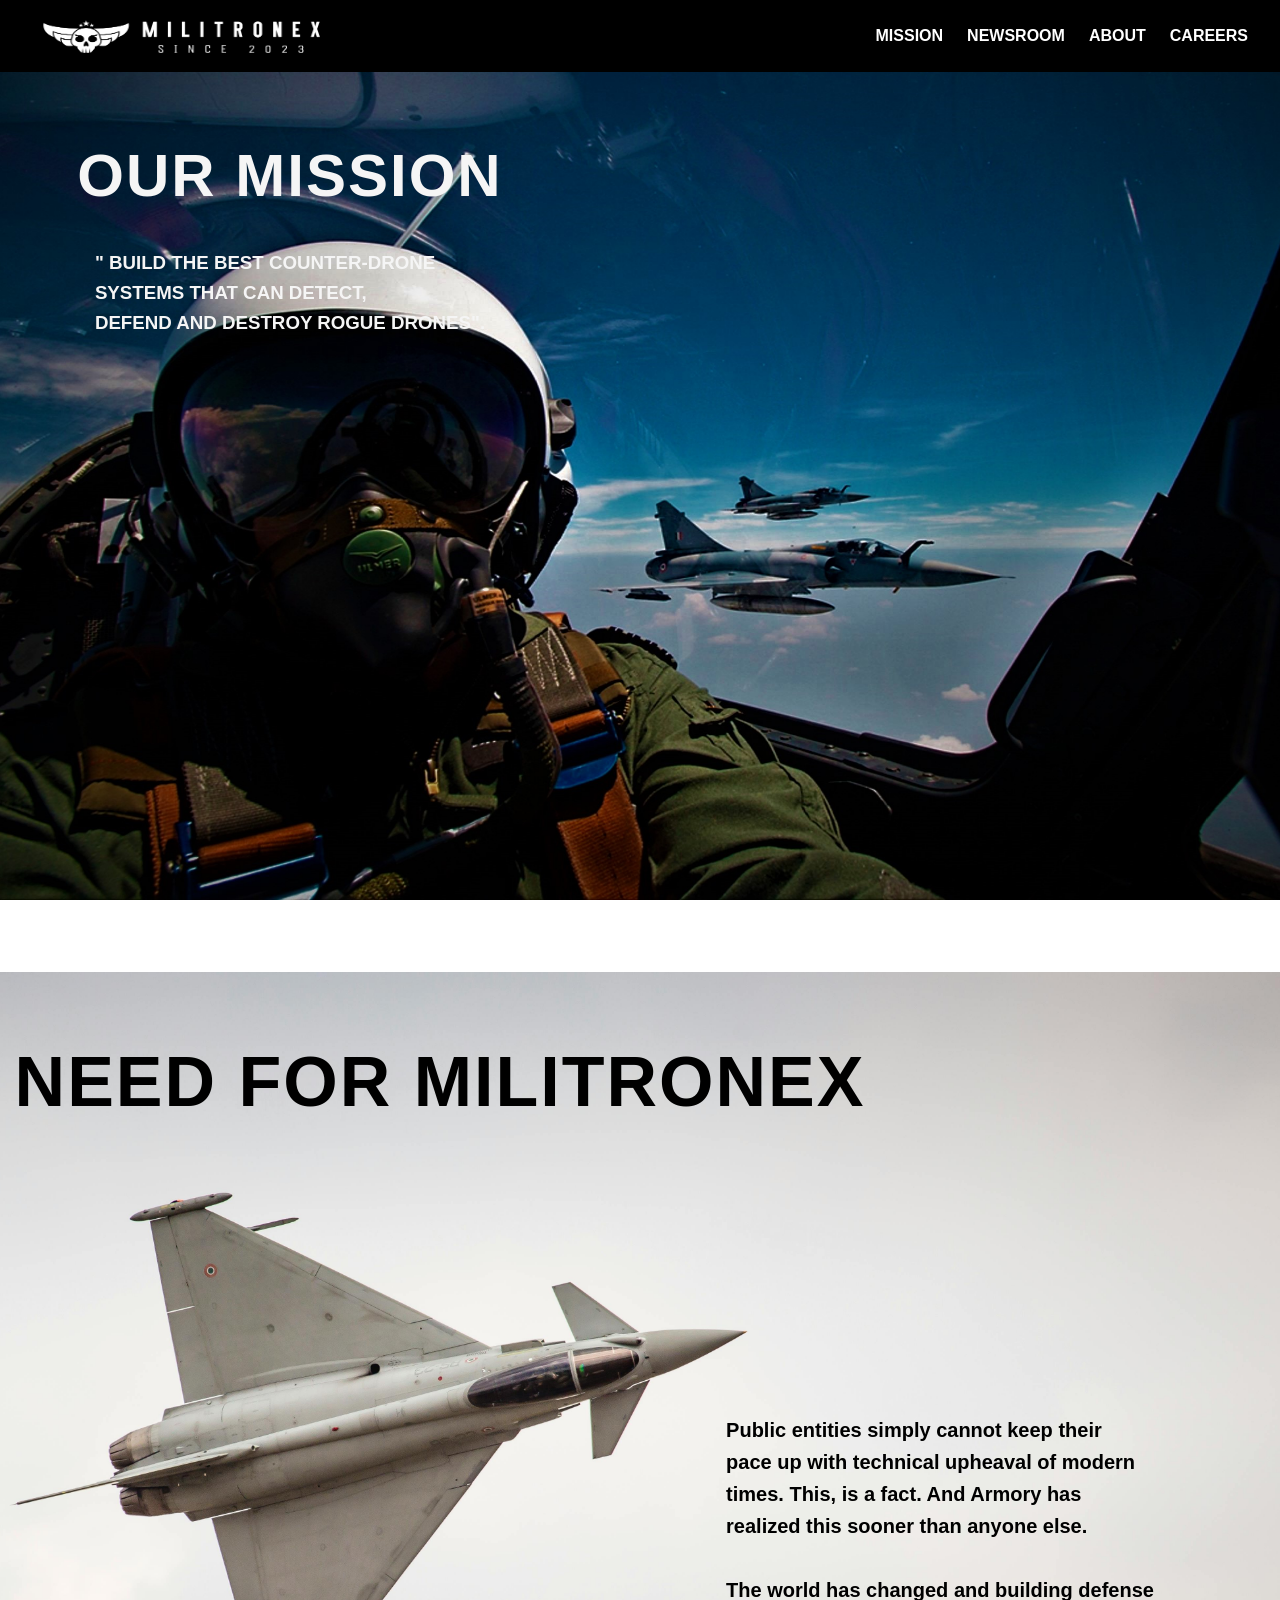
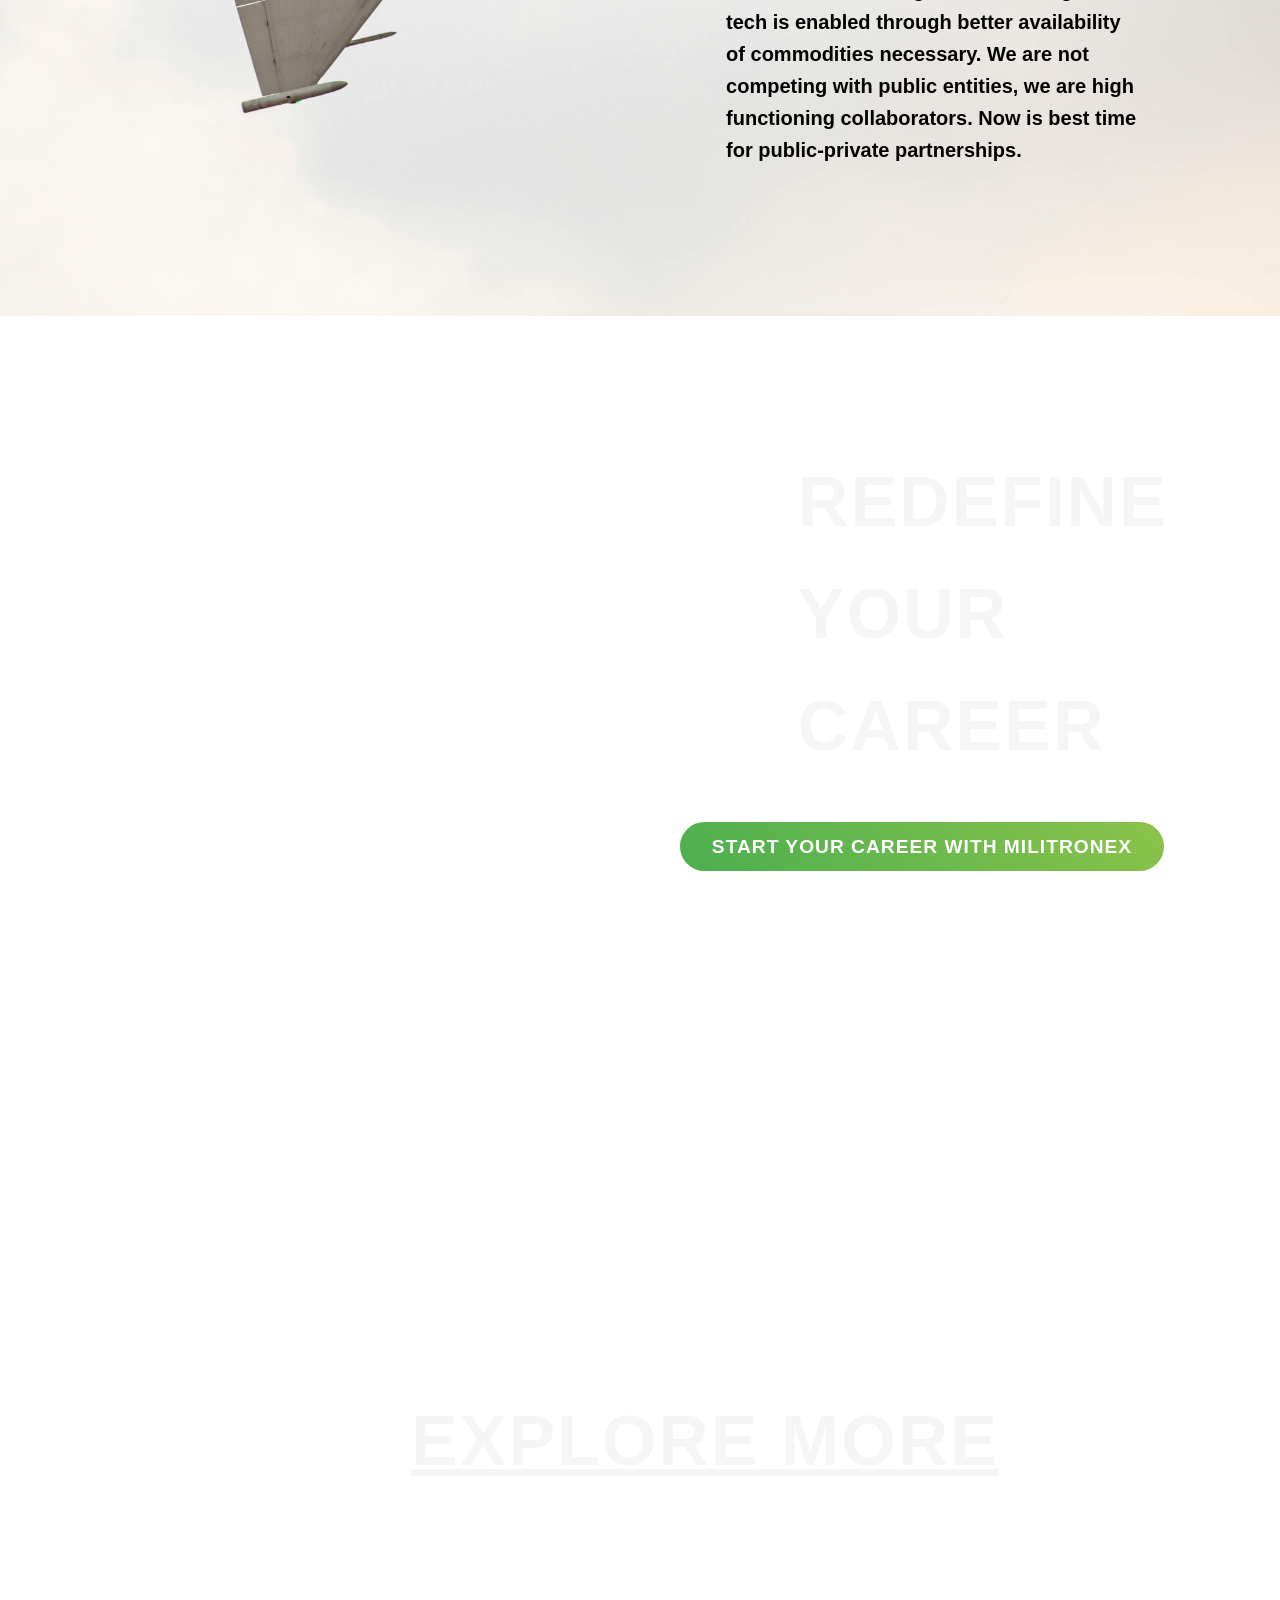
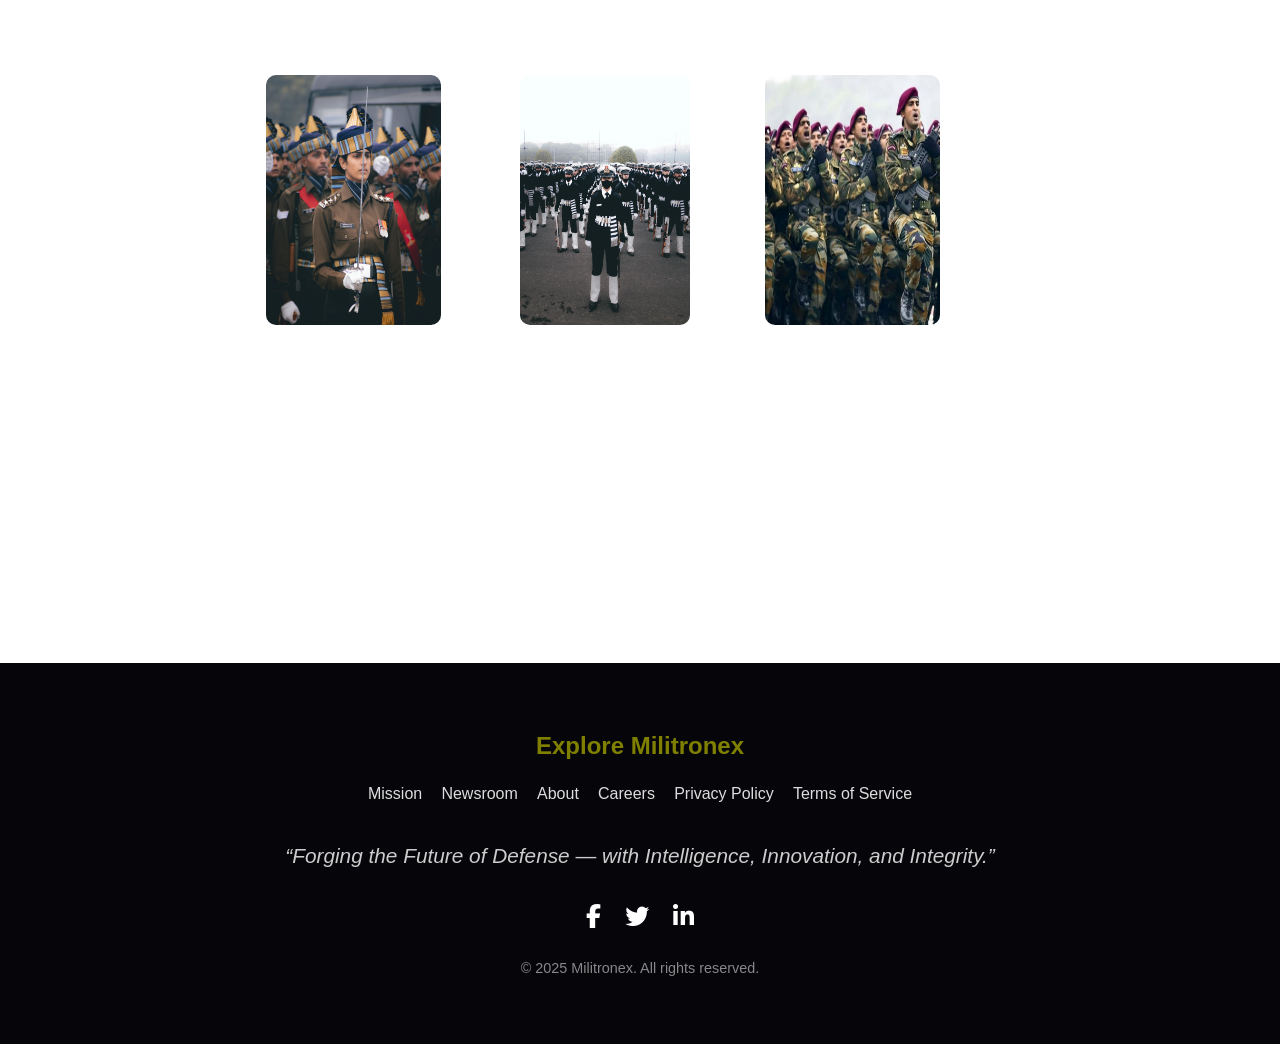
==== index.html @ b77fc06e "Initial commit" ====
<!DOCTYPE html>
<html lang="en">
<head>
  <meta charset="UTF-8" />
  <meta name="viewport" content="width=device-width, initial-scale=1.0"/>
  <title>Militronex</title>
  <link rel="stylesheet" href="https://cdnjs.cloudflare.com/ajax/libs/font-awesome/6.7.2/css/all.min.css">
  <link rel="stylesheet" href="WebStyles.css" />
  <link rel="Shortcut Icon" href="./chrome-192x192.png" />
</head>
<body class="background Image">

  
  <header id="navbar">
    <img src="/FullLogo_Transparent - Copy.png" alt="MILITRONEX LOGO" id="LOGO" />
    <input type="checkbox" id="nav-toggle" hidden />
    <label for="nav-toggle" class="hamburger">
      <i class="fas fa-bars"></i>
    </label>
    <nav>
      <ul class="nav-list">
        <li><a href="#Mission">MISSION</a></li>
        <li><a href="./Newsrom.html">NEWSROOM</a></li>
        <li><a href="/About.html">ABOUT</a></li>
        <li><a href="/carrier.html">CAREERS</a></li>
      </ul>
    </nav>
  </header>


  <main>
    <section id="Mission">
      <video autoplay muted loop id="bg-video">
        <source src="/WhatsApp Video 2025-04-25 at 10.13.09_7cd5ac29.mp4" type="video/mp4">
        Your browser does not support HTML5 video.
      </video>
      
      <h1 id="heading-0"> OUR MISSION</h1>
      <section id="content-1">  <h3 id="heading-3"> 
       " BUILD THE BEST COUNTER-DRONE <br> SYSTEMS THAT CAN DETECT,<br> DEFEND AND DESTROY ROGUE DRONES".</h3>         </section>
        
      </div>
    </section>

    <section id="Need-For-MILITRONEX">
      <h1 id="heading-123"> NEED FOR MILITRONEX</h1>
     <section id="need-1"> <h4  id="need">Public entities simply cannot keep their <br>
       pace up with technical upheaval of modern <br>
        times. This, is a fact. And Armory has <br> realized this sooner than anyone else. <br><br>

        The world has changed and building defense <br>
         tech is enabled through better availability <br> of commodities necessary. We are not <br> competing with public entities, we are high  <br>   functioning collaborators. Now is best time <br> for public-private partnerships.</h4></section>
    </section>

    <section id="section-828-24" class="ct-section">
      <div class="ct-section-inner-wrap">
        <div id="new_columns-829-24" class="ct-new-columns">
          <div id="div_block-836-24" class="ct-div-block"></div>
          <div id="div_block-830-24" class="ct-div-block right-align">
            <h1 id="headline-831-24" class="ct-headline animated-heading">Redefine<br> Your <br> Career</h1>
            
            <a id="link_button-835-24" class="ct-link-button wedding-primary-button scaling-button" href="/career-in-iaf/">Start Your career with MILITRONEX</a>
          </div>
        </div>
      </div>
    </section>

    <section id="section-444-24" class="ct-section" >
<video autoplay muted loop id="bg-video-2" poster="fallback.jpg">
  <source src="/WhatsApp Video 2025-04-25 at 13.21.40_6eb787bb.mp4" type="video/mp4">
  Your browser does not support HTML5 video.
</video>

      
      <div class="ct-section-inner-wrap">
        <h1 id="headline-912-24" class="ct-headline"><u>Explore More</u></h1>
        
        <div><img src="/pexels-pramodtiwari-13315962.jpg" width="100px"
          height="300px" id="Explore"><img src="/pexels-pramodtiwari-13316042.jpg" alt="" id="Explore-2">
        <img src="/prasf.jpeg" id="para"></div>
        
      </div>
    </section>
  </main>

  <footer class="footer">
    <div class="footer-content">
      <div class="footer-nav">
        <h3>Explore Militronex</h3>
        <ul>
          <li><a href="#Mission">Mission</a></li>
          <li><a href="#Newsroom">Newsroom</a></li>
          <li><a href="#About">About</a></li>
          <li><a href="#Careers">Careers</a></li>
          <li><a href="/Privacy.html">Privacy Policy</a></li>
          <li><a href="/Terms.html">Terms of Service</a></li>
        </ul>
      </div>

      <div class="footer-quote">
        <h2>“Forging the Future of Defense — with Intelligence, Innovation, and Integrity.”</h2>
      </div>

      <div class="social-icons">
        <i class="fab fa-facebook-f"></i>
        <i class="fab fa-twitter"></i>
        <i class="fab fa-linkedin-in"></i>
      </div>

      <p class="copyright">&copy; 2025 Militronex. All rights reserved.</p>
    </div>
  </footer>
</body>
</html>
---- WebStyles.css ----
* {
  margin: 0;
  padding: 0;
  box-sizing: border-box;
}

body {
  font-family: "Segoe UI", Tahoma, Geneva, Verdana, sans-serif;
  line-height: 1.6;
  color: #ffffff;
  position: relative;
}

body::before {
  content: "";
  position: fixed;
  top: 0;
  left: 0;
  height: 100%;
  width: 100%;
  background: url("/career.jpg") no-repeat center center/cover;
  z-index: -1;
  opacity: 100%;
}

a {
  text-decoration: none;
  color: inherit;
}

#navbar {
  background-color:black;
  display: flex;
  justify-content: space-between;
  align-items: center;
  padding: 1rem 2rem;
  position: sticky;
  top: 0;
  z-index: 1000;
}

#navbar img#LOGO {
  width: 300px;
  height: 40px;
  animation: zoomFadeIn 1.5s ease-in-out;
  transform-origin: left center;
}


nav ul {
  list-style: none;
  display: flex;
  gap: 1.5rem;
}

nav ul li a {
  color: white;
  font-weight: bold;
  position: relative;
  transition: color 0.3s ease;
}

nav ul li a::after {
  content: "";
  position: absolute;
  width: 0%;
  height: 2px;
  left: 0;
  bottom: -5px;
  background-color: olive;
  transition: width 0.3s ease-in-out;
}

nav ul li a:hover::after {
  width: 100%;
}


nav ul li a:hover {
  color: olive;
}

nav ul li a span {
  display: inline-block;
  animation: flipIn 0.9s ease forwards;
  transition: transform 0.6s;
  transform-style: preserve-3d;
}

nav ul li a span:hover {
  transform: rotateY(360deg);
}

#nav-toggle {
  display: none;
}

label[for="nav-toggle"] {
  display: none;
}

.hamburger {
  display: none;
  font-size: 2rem;
  color: white;
  cursor: pointer;
}

main {
  padding: 0;
}

#Mission,
#Need-For-MILITRONEX,
#section-828-24,
#section-444-24 {
  background-size: cover;
  
  background-position: center;
  position: relative;
  padding-top: 100px;
  padding-bottom: 100px;
  display: flex;
  flex-direction: column;
  justify-content: flex-start;
  align-items: center;
  overflow: hidden;
  min-height: 100vh;
  
}
#content-1{
color:whitesmoke;

  width: auto;
  height: auto;
  border-radius: 20px;
  background-position: center;
  position: relative;
  padding-top: 100px;
  padding-bottom: 150px;
  display: flex;
  flex-direction: column;
  justify-content: flex-start;
  align-items: center;
  overflow: hidden;
  left: -350px;
  top: -550px;
 

}
#heading-3{
  position: relative;
top:-50px;}






#Mission {
  position: relative;
  height: 100vh;
  overflow: hidden;
  color: white;
}

#bg-video {
  position: absolute;
  top: 0;
  left: 0;
  width: 100%;
  height: 100%;
  object-fit: cover;
  z-index: 0;
}

.content {
  position: relative;
  z-index: 1;
  padding: 2rem;
  text-align: center;
}



#Need-For-MILITRONEX {
  background-image: url(/pexels-curiosophotography-343648.jpg);
}
#section-444-24{
  background-image: none;
  display: flex;

}
#bg-video-2 {
  position: absolute;
  top: 0;
  left: 0;
  width: 100%;
  height: 100%;
  object-fit: cover;
  z-index: 0;
}

#heading-0{ position: relative;
  font-family: 'Trebuchet MS', sans-serif;
  font-weight: bold;
  font-size: 60px;
  justify-content: left;
  text-transform: uppercase;
  letter-spacing: 2px;
  margin-bottom: 300px;
margin-top: 180px;
  animation: fadeInUp 1.5s ease-out forwards;
  top:-224px;
  left: -350px;
}


#heading-123{ position: relative;
  font-family: 'Trebuchet MS', sans-serif;
  font-weight: bold;
  font-size: 70px;
  justify-content: left;
  text-transform: uppercase;
  letter-spacing: 2px;
  margin-bottom: 100px;
margin-top: 180px;
  animation: fadeInUp 1.5s ease-out forwards;
  top:-226px;
  left: -200px;

}
#need-1{
position: relative;
  font-family: 'Trebuchet MS', sans-serif;
  font-weight: bold;
  top: -50px;
  left: 300px;
  animation: fadeSlideUp 1.2s ease-out;
  animation-delay: 0.2s;
  animation-fill-mode: both;



}
#need{
  color: black;
  font-size: 20px;
}


#headline-831-24{ position: relative;
  font-family: 'Trebuchet MS', sans-serif;
  font-weight: bold;
  font-size: 70px;
  justify-content: left;
  text-transform: uppercase;
  letter-spacing: 2px;
  margin-bottom: 300px;
margin-top: 180px;
transition: cubic-bezier(0.075, 0.82, 0.165, 1);
  animation: fadeInUp 1.5s ease-out forwards;
  top:-150px;
  left: 400px;}


#headline-912-24 {
  position: relative;
  font-family: 'Trebuchet MS', sans-serif;
  font-weight: bold;
  font-size: 70px;
  justify-content: left;
  text-transform: uppercase;
  letter-spacing: 2px;
  margin: auto;
  transition: cubic-bezier(0.075, 0.82, 0.165, 1);
  animation: fadeInUp 1.5s ease-out forwards;
  
  top:-78px;
  left: 65px;
  
}


#heading-0,
#headline-831-24 {
  color: whitesmoke;
}

#heading-123 {
  color: black;
}

#headline-912-24 {
  position: relative;
  color:whitesmoke ;
}

.section h2 {
  color: yellow;
  margin-bottom: 1rem;
  font-size: 2.5rem;
  font-family: Georgia, serif;
}

section .content {
  text-align: center;
  z-index: 1;
  padding: 20px;
}

.heading-mission,
.heading-newsroom,
.heading-about,
.heading-careers {
  display: inline-block;
  transition: all 0.3s ease;
  cursor: pointer;
}

.heading-mission:hover,
.heading-newsroom:hover,
.heading-about:hover,
.heading-careers:hover {
  transform: scale(1.8);
  color: olive;
}

.heading_with-icon {
  text-transform: uppercase;
  font-family: "Chakra Petch", sans-serif;
  font-size: 2.25rem;
  font-weight: 700;
  line-height: 1.2;
  display: flex;
}

.section-image {
  width: 100%;
  max-width: 100%;
  border-radius: 10px;
  object-fit: cover;
  margin-top: 20px;
  display: block;
  box-shadow: 0 4px 8px rgba(0, 0, 0, 0.5);
}

section p,
section li {
  font-size: 1.1rem;
  margin-bottom: 1rem;
}
#Explore {
  position: relative;
  left:-80px;
  top:100px;
  width:175px;
  height: 250px;
  border-radius: 10px;
  
}
#Explore-2{

  position: relative;
  left:-1px;
  top:100px;
  width:170px;
  border-radius: 10px;
  height:250px;
}
#para{
  position: relative;
width: 175px;
height: 250px;
border-radius: 10px;
top:100px;
left:70px;




}

ul {
  padding-left: 1.5rem;
}

#Newsroom article {
  margin-bottom: 1.5rem;
  padding-bottom: 1rem;
}

#Newsroom h3 {
  color: yellow;
  margin-bottom: 0.5rem;
  font-family: Georgia, serif;
}

#Careers ul {
  list-style: disc;
}

.footer {
  background-color: rgb(6, 6, 10);
  color: white;
  padding: 4rem 2rem;
  text-align: center;
}

.footer-content {
  max-width: 1200px;
  margin: auto;
}

.footer-nav {
  margin-bottom: 2rem;
}

.footer-nav h3 {
  font-size: 1.5rem;
  margin-bottom: 1rem;
  color: olive;
}

.footer-nav ul {
  list-style: none;
  padding: 0;
  display: flex;
  flex-wrap: wrap;
  justify-content: center;
  gap: 1.2rem;
}

.footer-nav ul li a {
  color: #ddd;
  font-size: 1rem;
  transition: color 0.3s;
}

.footer-nav ul li a:hover {
  color: olive;
}

.footer-quote {
  margin: 2rem 0;
}

.footer-quote h2 {
  font-size: 1.3rem;
  font-style: italic;
  font-weight: 400;
  color: #ccc;
  max-width: 800px;
  margin: 0 auto;
}

.social-icons {
  margin: 1.5rem 0;
}

.social-icons i {
  font-size: 1.5rem;
  margin: 0 10px;
  color: white;
  transition: transform 0.3s, color 0.3s;
}

.social-icons i:hover {
  transform: scale(1.3);
  color: olive;
}

footer .copyright {
  font-size: 0.9rem;
  color: #888;
}

.ct-link-button {
  background: linear-gradient(45deg, #4caf50, #8bc34a);
  color: white;
  font-weight: bold;
  padding: 14px 32px;
  border-radius: 50px;
  font-size: 1.2rem;
  text-transform: uppercase;
  letter-spacing: 1px;
  transition: all 0.3s ease;
  position: relative;
  bottom: 400px;
  left: 282px;
  
  transform: translateX(-50%);
  animation: slideUpFadeIn 2s ease forwards;
  z-index: 2;
  overflow: hidden;
  margin-bottom: 250px;
}

.ct-link-button:hover {
  background: linear-gradient(45deg, #81c784, #388e3c);
  transform: translateX(-50%) scale(1.05);
  box-shadow: 0 8px 20px rgba(0, 0, 0, 0.3);
}

.ct-link-button::before {
  content: "";
  position: absolute;
  top: 50%;
  left: 50%;
  width: 300%;
  height: 300%;
  background: rgba(255, 255, 255, 0.2);
  border-radius: 50%;
  transition: all 0.6s ease;
  transform: translate(-50%, -50%) scale(0);
}

.ct-link-button:hover::before {
  transform: translate(-50%, -50%) scale(1);
}

@media (max-width: 1120px) {
  #section-828-24 > .ct-section-inner-wrap {
    padding-top: 100px;
    padding-bottom: 100px;
  }
}

@media (max-width: 768px) {
  #navbar {
    flex-direction: column;
    align-items: flex-start;
  }

  #LOGO {
    margin-bottom: 10px;
  }

  label[for="nav-toggle"] {
    display: block;
    font-size: 1.5rem;
    color: white;
    margin-left: auto;
    margin-bottom: 10px;
  }

  .nav-list {
    display: none;
    flex-direction: column;
    width: 100%;
    gap: 1rem;
    margin-top: 1rem;
    text-align: left;
    
  }

  #nav-toggle:checked ~ nav .nav-list {
    display: flex;
  }

  .hamburger {
    display: block;
    margin-left: 0;
  }
}
@keyframes zoomFadeIn {
  0% {
    opacity: 0;
    transform: scale(0.8);
  }
  100% {
    opacity: 1;
    transform: scale(1);
  }
}

@keyframes fadeInUp {
  from {
    opacity: 0;
    transform: translateY(30px);
  }
  to {
    opacity: 1;
    transform: translateY(0);
  }
}

@keyframes pulse {
  0%, 100% {
    transform: scale(1);
  }
}

@keyframes slideUpFadeIn {
  0% {
    opacity: 0;
    transform: translate(-50%, 40px);
  }
  100% {
    opacity: 1;
    transform: translate(-50%, 0);
  }
}
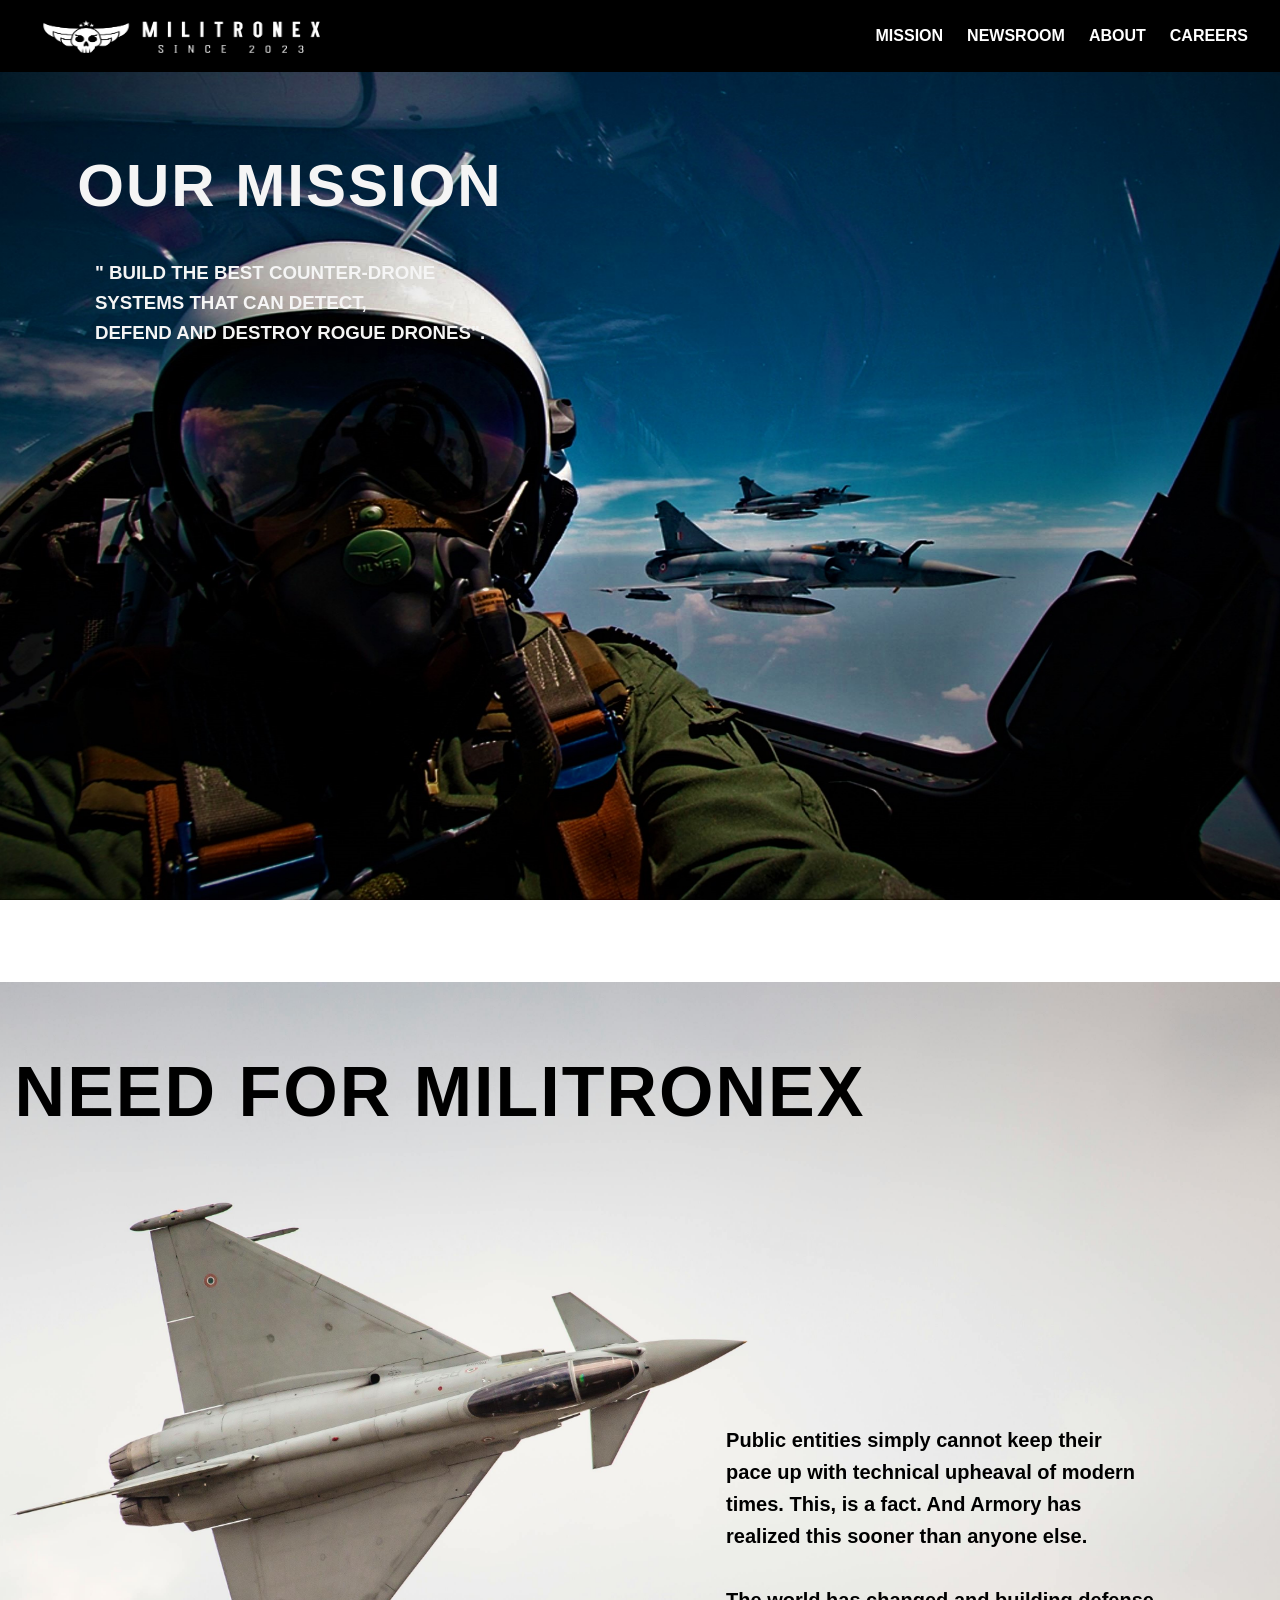
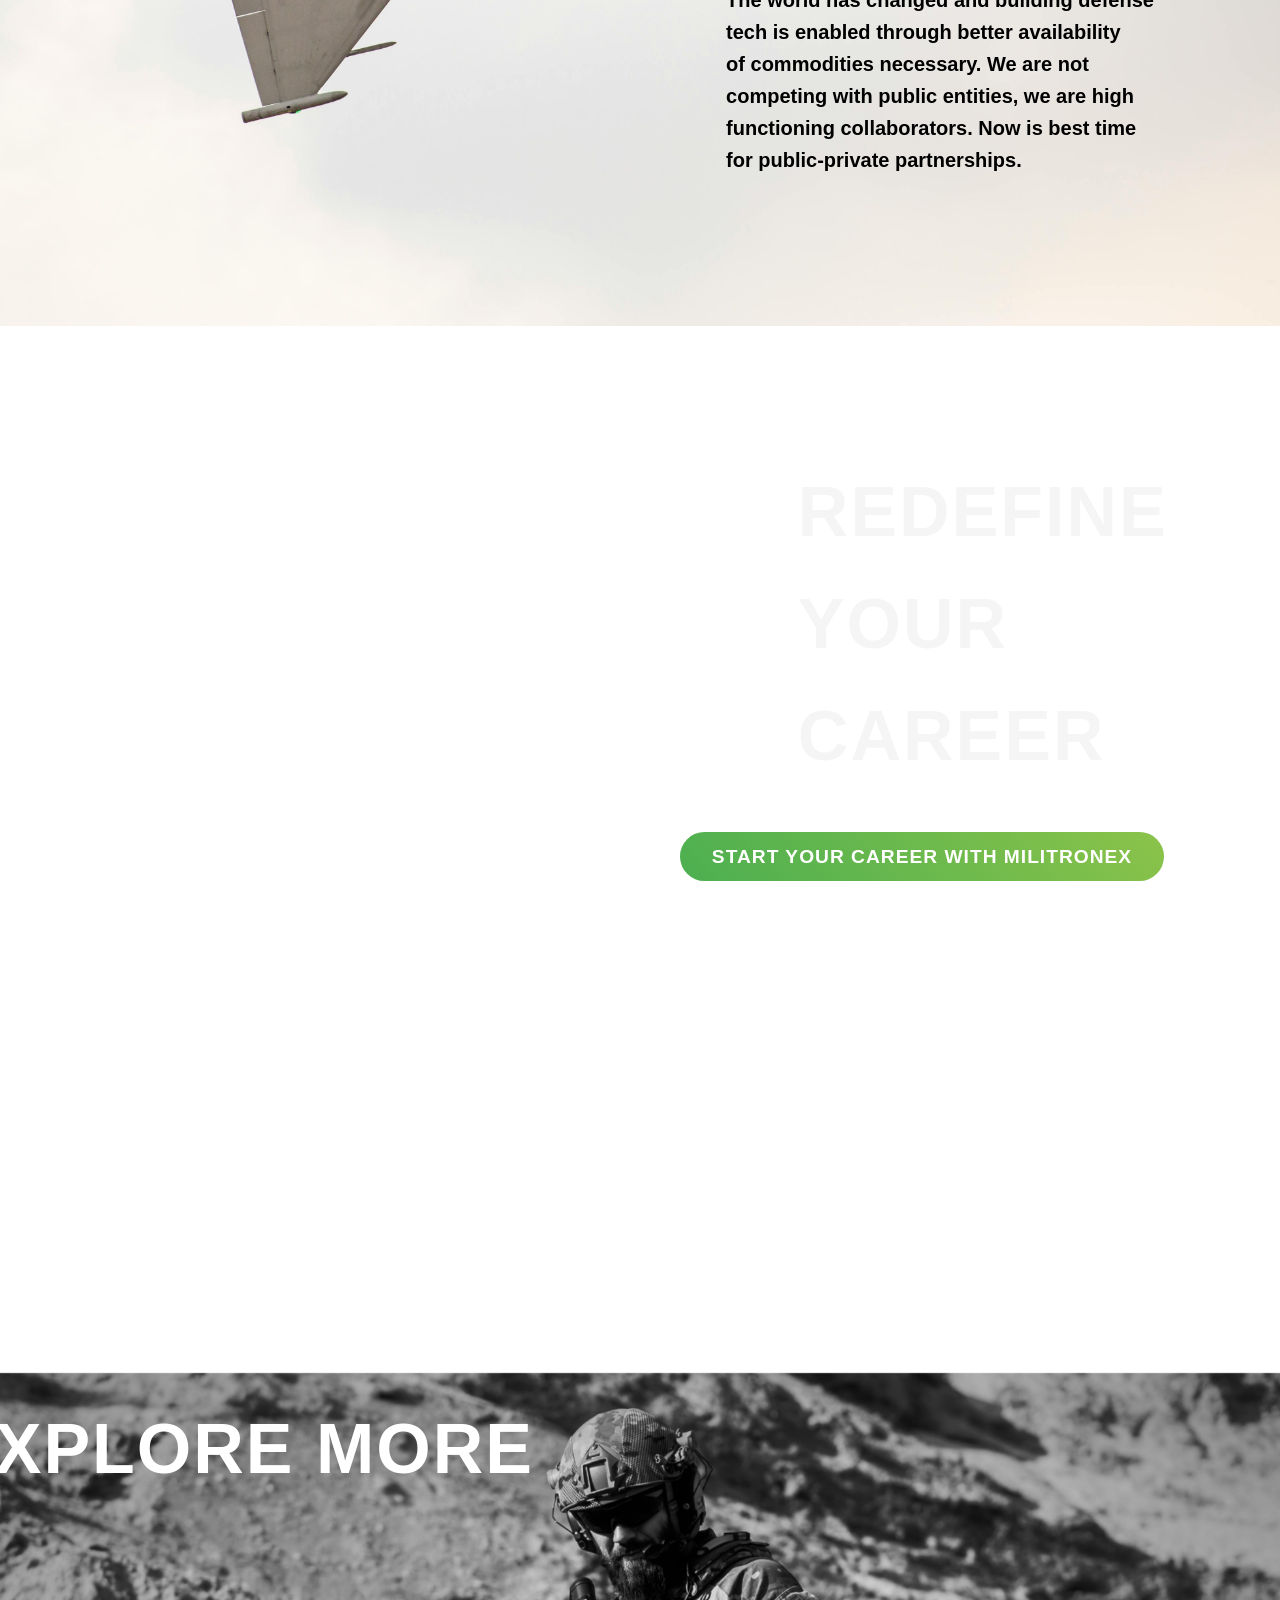
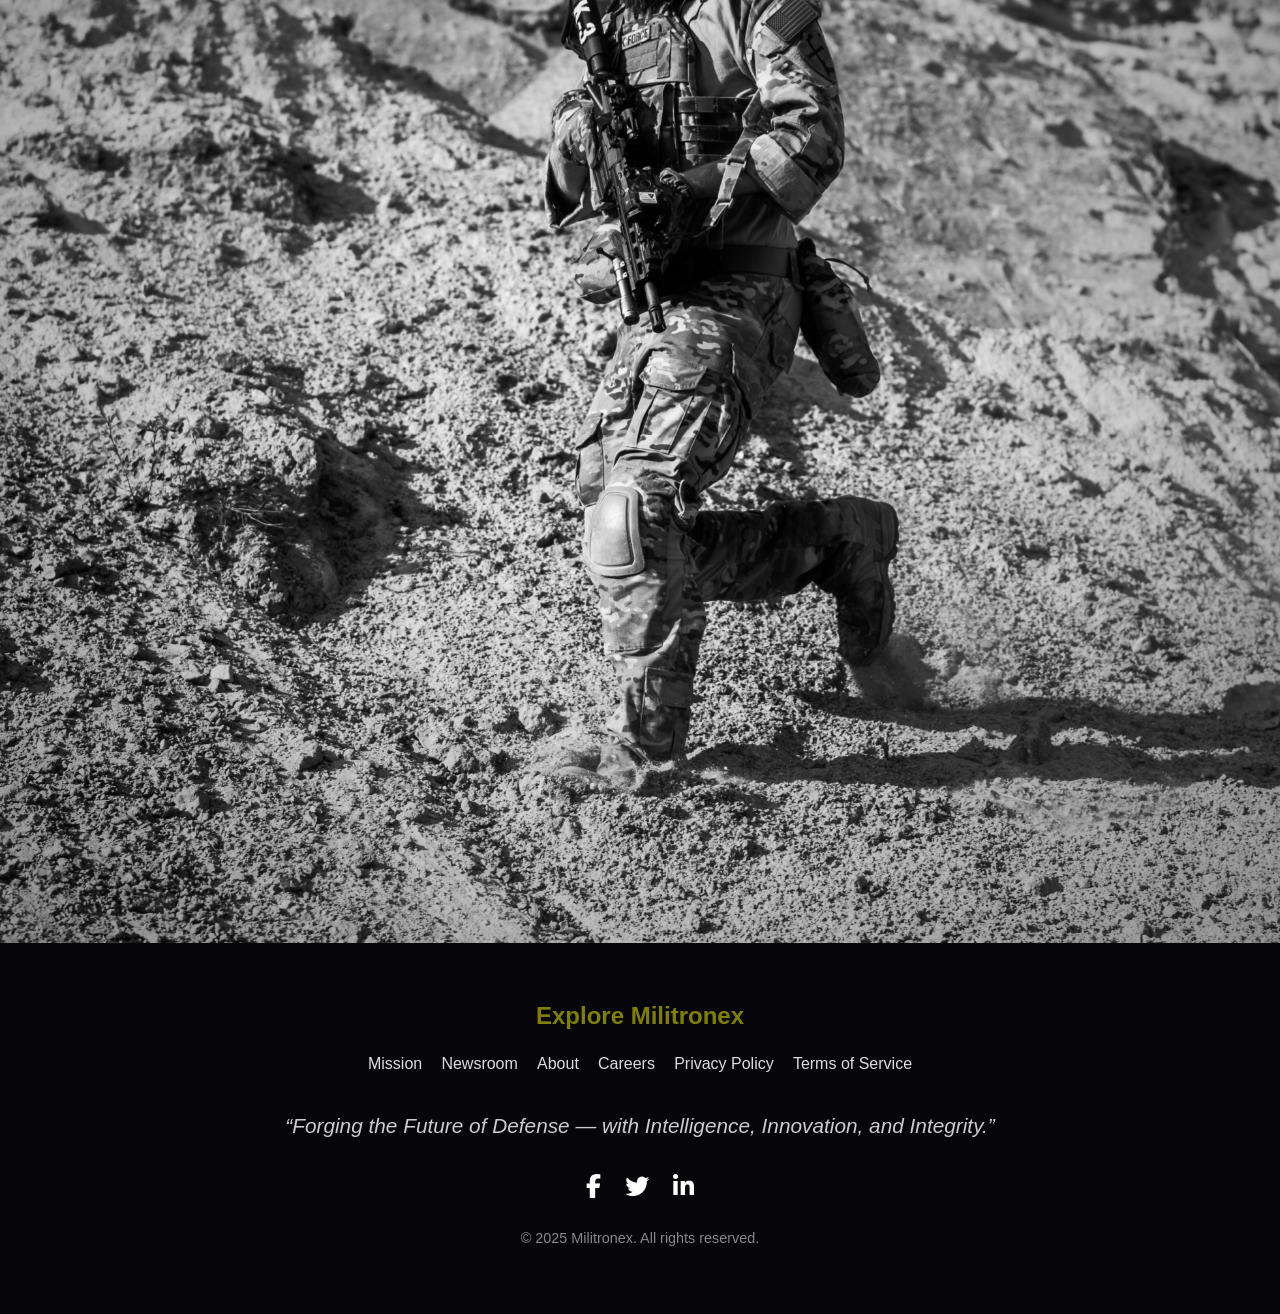
==== commit 7bb409b7: "new" ====
--- a/index.html
+++ b/index.html
@@ -19,7 +19,7 @@
     </label>
     <nav>
       <ul class="nav-list">
-        <li><a href="#Mission">MISSION</a></li>
+        <li><a href="/index.html">MISSION</a></li>
         <li><a href="./Newsrom.html">NEWSROOM</a></li>
         <li><a href="/About.html">ABOUT</a></li>
         <li><a href="/carrier.html">CAREERS</a></li>
@@ -66,21 +66,24 @@
     </section>
 
     <section id="section-444-24" class="ct-section" >
-<video autoplay muted loop id="bg-video-2" poster="fallback.jpg">
-  <source src="/WhatsApp Video 2025-04-25 at 13.21.40_6eb787bb.mp4" type="video/mp4">
-  Your browser does not support HTML5 video.
-</video>
 
-      
-      <div class="ct-section-inner-wrap">
-        <h1 id="headline-912-24" class="ct-headline"><u>Explore More</u></h1>
-        
-        <div><img src="/pexels-pramodtiwari-13315962.jpg" width="100px"
-          height="300px" id="Explore"><img src="/pexels-pramodtiwari-13316042.jpg" alt="" id="Explore-2">
-        <img src="/prasf.jpeg" id="para"></div>
-        
-      </div>
-    </section>
+  
+
+    
+    
+<div class="ct-section-inner-wrap">
+  
+  <h2 id="explore-heading">Explore More</h2>
+
+  <!-- <div class="explore-container">
+    <img src="/pexels-pramodtiwari-13315962.jpg" class="explore-img" alt="Image 1">
+    <img src="/pexels-pramodtiwari-13316042.jpg" class="explore-img" alt="Image 2">
+    <img src="/prasf.jpeg" class="explore-img" alt="Image 3">
+    <img src="/pexels-pixabay-163521.jpg" alt="" class="explore-img">
+  </div> -->
+</div>
+</section>
+
   </main>
 
   <footer class="footer">
--- a/WebStyles.css
+++ b/WebStyles.css
@@ -106,14 +106,12 @@
   cursor: pointer;
 }
 
-main {
-  padding: 0;
-}
+
 
 #Mission,
 #Need-For-MILITRONEX,
-#section-828-24,
-#section-444-24 {
+#section-828-24
+{
   background-size: cover;
   
   background-position: center;
@@ -126,6 +124,7 @@
   align-items: center;
   overflow: hidden;
   min-height: 100vh;
+  top:10px;
   
 }
 #content-1{
@@ -186,20 +185,26 @@
 #Need-For-MILITRONEX {
   background-image: url(/pexels-curiosophotography-343648.jpg);
 }
+
 #section-444-24{
-  background-image: none;
+  background-image: url(/pexels-pixabay-163521.jpg);
+  
+  background-size: cover;
+  
+  background-position: center;
+  position: relative;
+  padding-top: -200px;
+  padding-bottom: 300px;
   display: flex;
-
-}
-#bg-video-2 {
-  position: absolute;
-  top: 0;
-  left: 0;
-  width: 100%;
-  height: 100%;
-  object-fit: cover;
-  z-index: 0;
-}
+  flex-direction: column;
+  justify-content: flex-start;
+  align-items: center;
+  overflow: hidden;
+  min-height:130vh;
+  top:10px;
+
+}
+
 
 #heading-0{ position: relative;
   font-family: 'Trebuchet MS', sans-serif;
@@ -263,7 +268,7 @@
   top:-150px;
   left: 400px;}
 
-
+  
 #headline-912-24 {
   position: relative;
   font-family: 'Trebuchet MS', sans-serif;
@@ -280,7 +285,27 @@
   left: 65px;
   
 }
-
+#explore-heading{
+
+  display: flex;
+  position: relative;
+  font-family: 'Trebuchet MS', sans-serif;
+  font-weight: bold;
+  font-size: 70px;
+  justify-content: left;
+  text-transform: uppercase;
+  letter-spacing: 2px;
+  margin: auto;
+  transition: cubic-bezier(0.075, 0.82, 0.165, 1);
+  animation: fadeInUp 1.5s ease-out forwards;
+  
+  top:20px;
+  left: -400px;
+
+
+
+
+}
 
 #heading-0,
 #headline-831-24 {
@@ -350,36 +375,7 @@
   font-size: 1.1rem;
   margin-bottom: 1rem;
 }
-#Explore {
-  position: relative;
-  left:-80px;
-  top:100px;
-  width:175px;
-  height: 250px;
-  border-radius: 10px;
-  
-}
-#Explore-2{
-
-  position: relative;
-  left:-1px;
-  top:100px;
-  width:170px;
-  border-radius: 10px;
-  height:250px;
-}
-#para{
-  position: relative;
-width: 175px;
-height: 250px;
-border-radius: 10px;
-top:100px;
-left:70px;
-
-
-
-
-}
+
 
 ul {
   padding-left: 1.5rem;
@@ -601,4 +597,123 @@
     transform: translate(-50%, 0);
   }
 }
-
+@keyframes typing {
+  from { width: 0 }
+  to { width: 100% }
+}
+
+@keyframes blink {
+  50% { border-color: transparent }
+}
+
+
+
+@media (max-width: 1024px) {
+  h1, h2, h3 {
+    font-size: 1.8rem;
+  }
+
+  p, li {
+    font-size: 1rem;
+  }
+
+  .section {
+    padding: 60px 20px;
+  }
+
+  .heading_with-icon {
+    font-size: 1.8rem;
+  }
+}
+
+@media (max-width: 768px) {
+  
+  #Mission,
+  #Need-For-MILITRONEX,
+  #section-828-24,
+  #section-444-24 {
+    padding: 60px 15px;
+    flex-direction: column;
+    align-items: center;
+  }
+
+  
+  #heading-0,
+  #heading-123,
+  #headline-831-24,
+  #headline-912-24 {
+    font-size: 1.8rem;
+    margin: 30px auto;
+    left: 0;
+    top: 0;
+    text-align: center;
+  }
+  .ct-link-button {
+    font-size: 1rem;
+    padding: 10px 24px;
+    left: -1%;
+    top: 10px;
+    bottom: 100px;
+    margin-bottom: 50px;
+}
+  
+#heading-3 {
+  position: relative;
+  font-size: 5px;
+  top: -28px;}
+
+  #need-1 {
+    left: 0;
+    top: 0;
+    padding: 10px;
+    text-align: center;
+  }
+
+  
+  #content-1 {
+    width: 90%;
+    left: 0;
+    top: 0;
+    padding: 30px 15px;
+  }
+  #explore-heading {
+    display: flex
+;
+    position: relative;
+    font-family: 'Trebuchet MS', sans-serif;
+    font-weight: bold;
+    font-size: 40px;
+    justify-content: left;
+    text-transform: uppercase;
+    letter-spacing: 2px;
+    margin: auto;
+    transition: cubic-bezier(0.075, 0.82, 0.165, 1);
+    animation: fadeInUp 1.5s ease-out forwards;
+    top: 50px;
+    left: -10px;}
+  
+  #Explore,
+  #Explore-2,
+  #para {
+    width: 90%;
+    height: auto;
+    top: 20px;
+    left: 0;
+    margin: 0 auto;
+  }
+
+  #bg-video
+  {
+    object-fit: cover;
+    width: 100%;
+    height: 100%;
+  }
+
+  .ct-link-button {
+    font-size: 1rem;
+    padding: 10px 24px;
+    left: -1%;
+    bottom: 100px;
+    margin-bottom: 50px;
+  }
+}
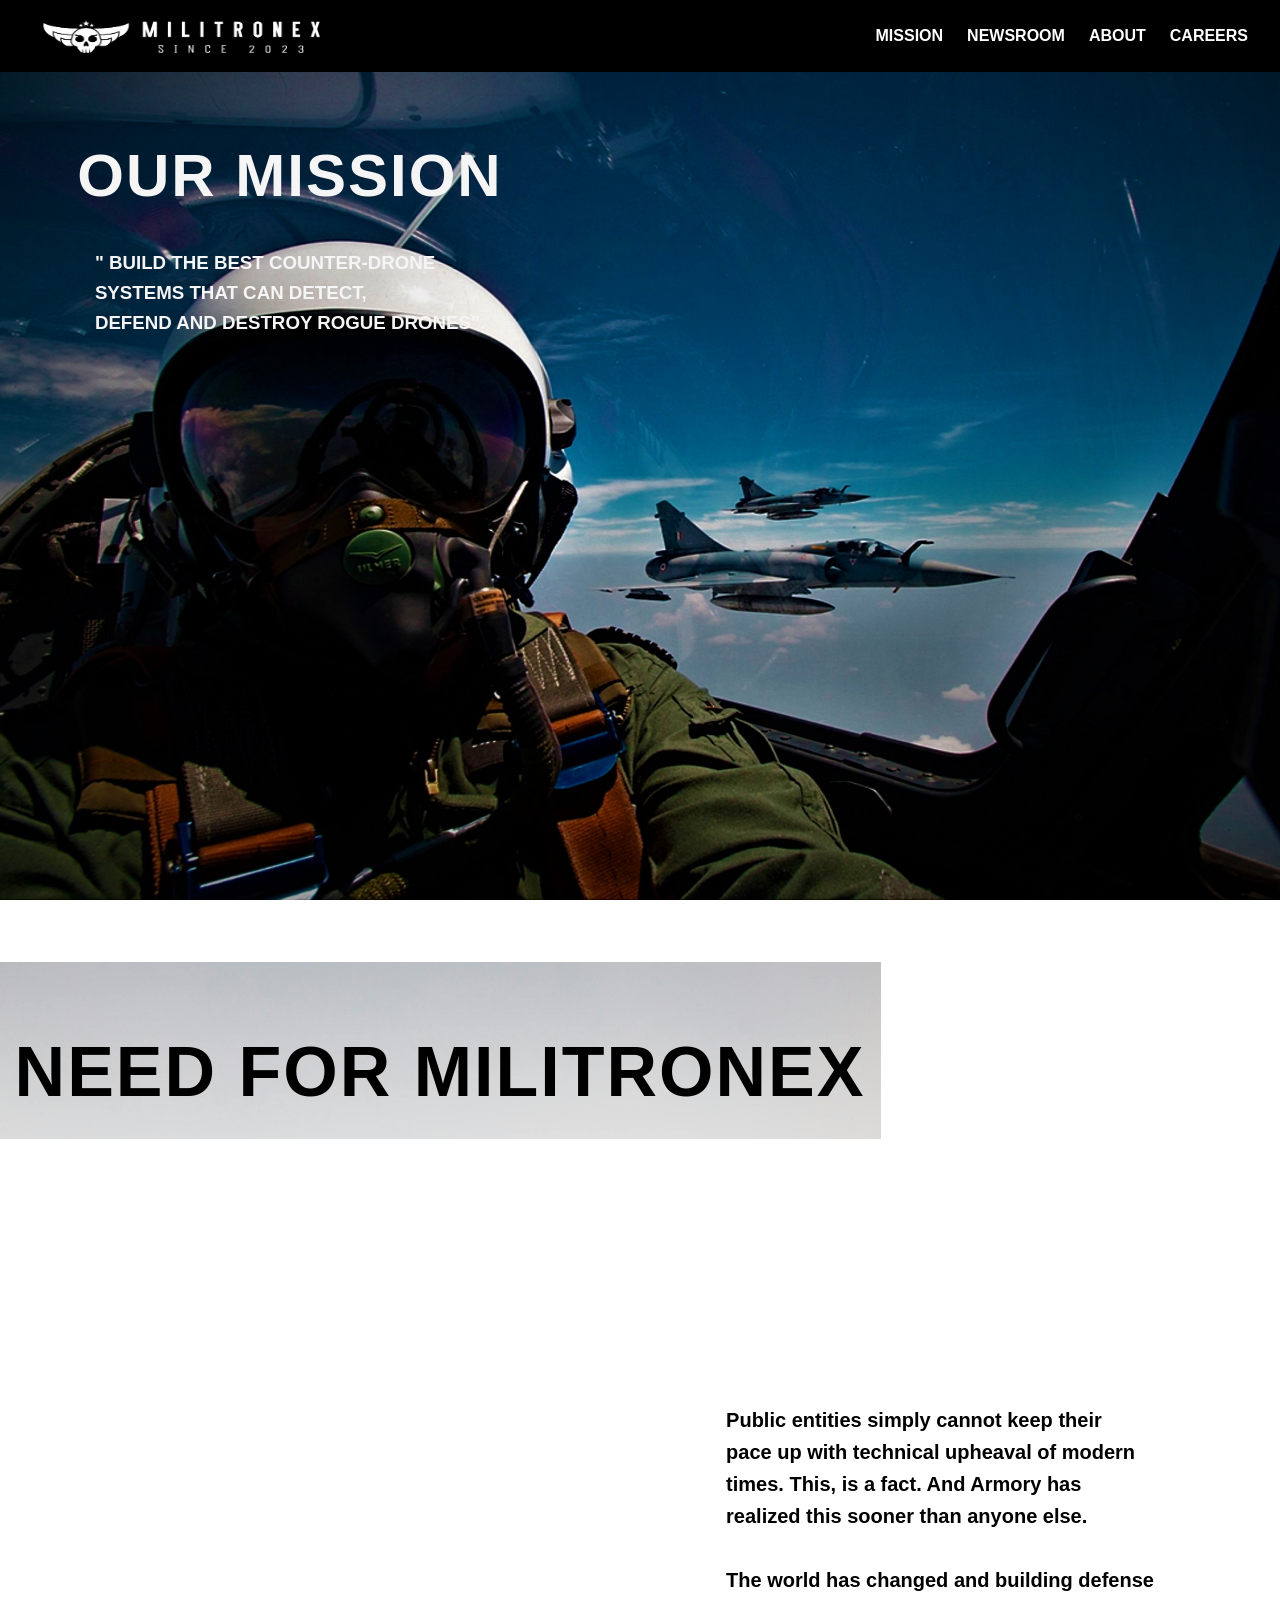
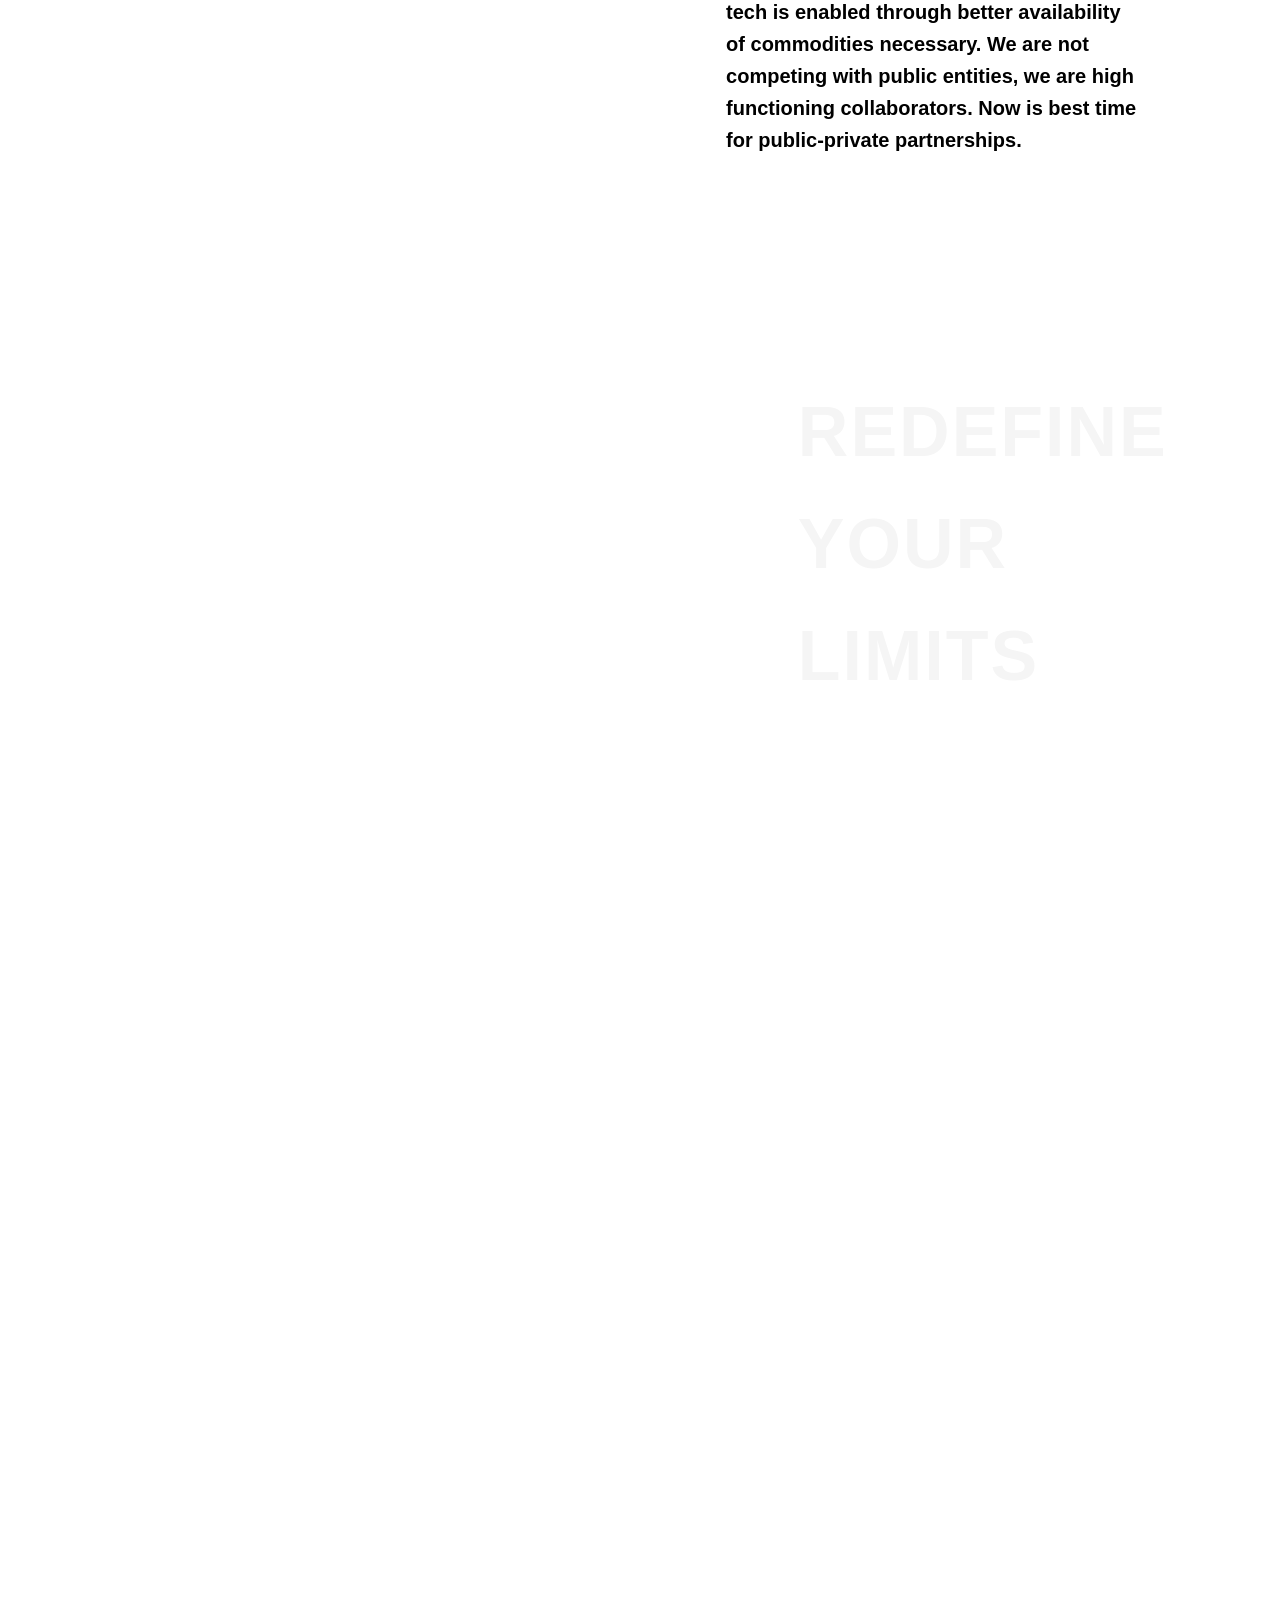
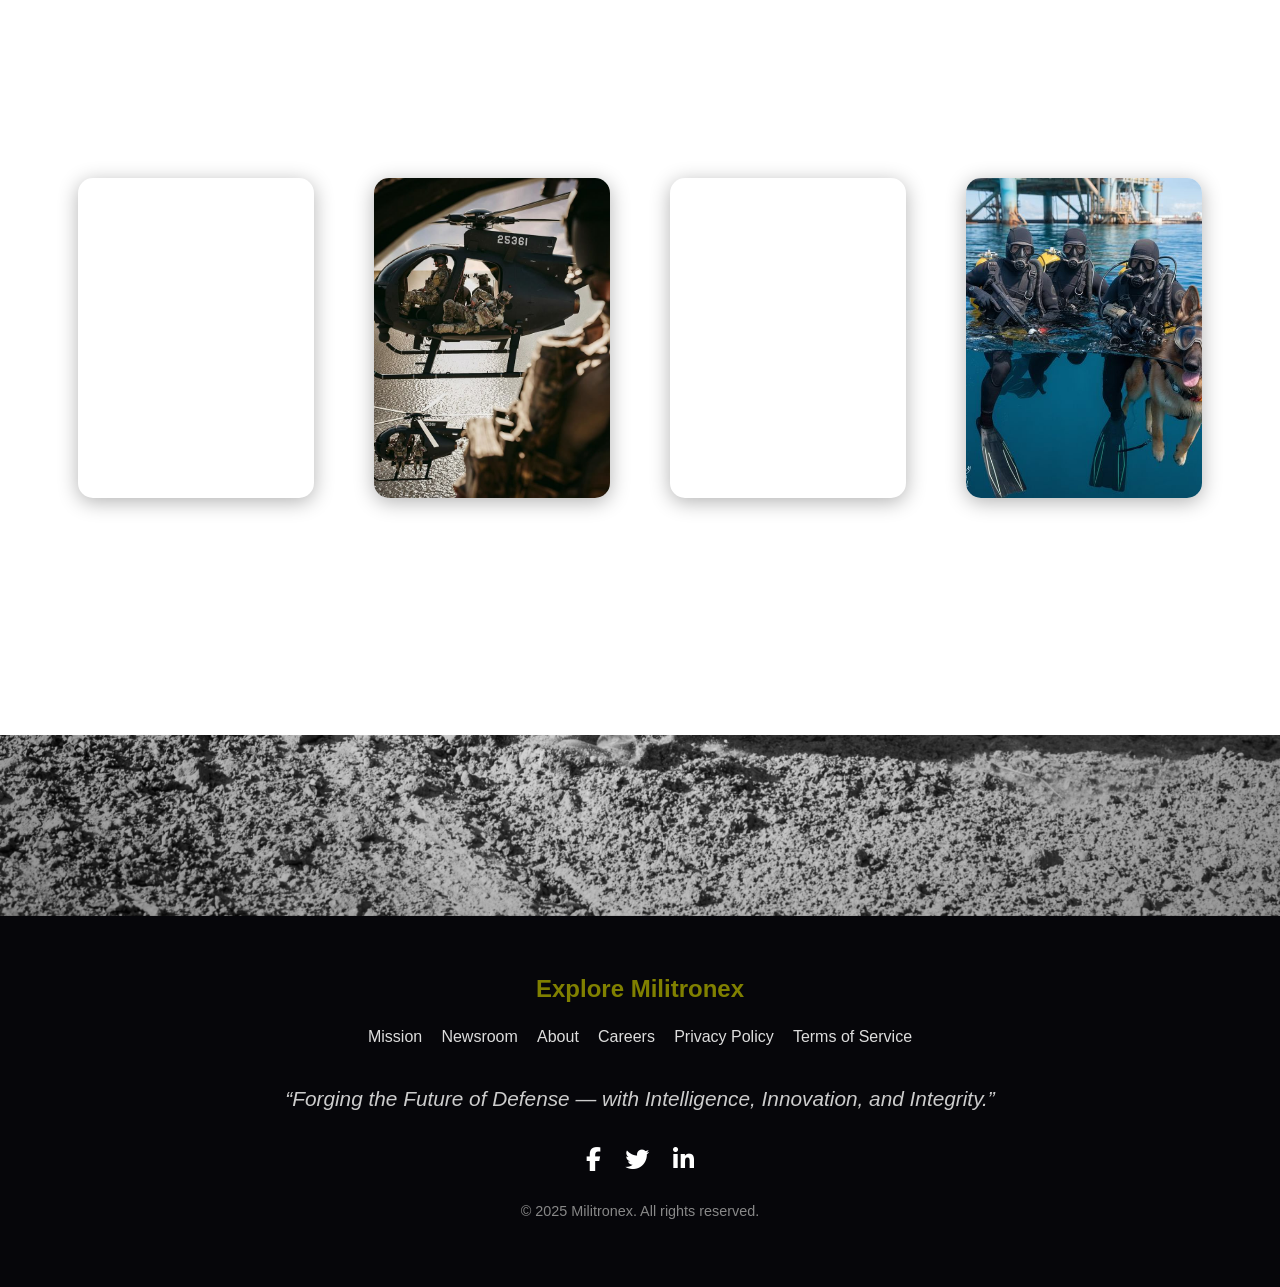
==== commit e80db8a2: "updater" ====
--- a/index.html
+++ b/index.html
@@ -30,10 +30,10 @@
 
   <main>
     <section id="Mission">
-      <video autoplay muted loop id="bg-video">
+      <div id="vedio-container"><video autoplay muted loop id="bg-video">
         <source src="/WhatsApp Video 2025-04-25 at 10.13.09_7cd5ac29.mp4" type="video/mp4">
         Your browser does not support HTML5 video.
-      </video>
+      </video></div>
       
       <h1 id="heading-0"> OUR MISSION</h1>
       <section id="content-1">  <h3 id="heading-3"> 
@@ -57,10 +57,12 @@
         <div id="new_columns-829-24" class="ct-new-columns">
           <div id="div_block-836-24" class="ct-div-block"></div>
           <div id="div_block-830-24" class="ct-div-block right-align">
-            <h1 id="headline-831-24" class="ct-headline animated-heading">Redefine<br> Your <br> Career</h1>
+            <h1 id="headline-831-24" class="ct-headline animated-heading">Redefine<br> Your <br> Limits</h1>
             
             <a id="link_button-835-24" class="ct-link-button wedding-primary-button scaling-button" href="/career-in-iaf/">Start Your career with MILITRONEX</a>
-          </div>
+          </div> 
+          <div id="vedio-container-2"> <video autoplay muted loop id="bg-video-2">
+            <source src="/WhatsApp Video 2025-04-27 at 18.53.53_ff4d6576.mp4" type="video/mp4"></div>
         </div>
       </div>
     </section>
@@ -75,13 +77,64 @@
   
   <h2 id="explore-heading">Explore More</h2>
 
-  <!-- <div class="explore-container">
-    <img src="/pexels-pramodtiwari-13315962.jpg" class="explore-img" alt="Image 1">
-    <img src="/pexels-pramodtiwari-13316042.jpg" class="explore-img" alt="Image 2">
-    <img src="/prasf.jpeg" class="explore-img" alt="Image 3">
-    <img src="/pexels-pixabay-163521.jpg" alt="" class="explore-img">
-  </div> -->
-</div>
+
+  <div class="explore-container">
+  
+    <div class="card">
+      <div class="card-inner">
+        <div class="card-front">
+          <img src="/landscaape.jpg" alt="Explore 1" />
+        </div>
+        <div class="card-back" style="background-image: url('/landscaape.jpg');">
+          <h2>ARCHITECTURE</h2>
+          <p>DEFENCE LANDSCAPES</p>
+          <button class="explore-btn">Learn More</button>
+        </div>
+      </div>
+    </div>
+    
+    <div class="card">
+      <div class="card-inner">
+        <div class="card-front">
+          <img src="/123.jpg" alt="Explore 2" />
+        </div>
+        <div class="card-back" style="background-image: url('/123.jpg');">
+          <h2>EXERCISES</h2>
+          <p>EXERCISES WE PERFORM</p>
+          <button class="explore-btn">Learn More</button>
+        </div>
+      </div>
+    </div>
+    
+    <div class="card">
+      <div class="card-inner">
+        <div class="card-front">
+          <img src="/1234.jpg" alt="Explore 3" />
+        </div>
+        <div class="card-back" style="background-image: url('/1234.jpg');">
+          <h2>ACHIEVEMENTS</h2>
+          <p>BORN TO WIN</p>
+          <button class="explore-btn">Learn More</button>
+        </div>
+      </div>
+    </div>
+    
+    <div class="card">
+      <div class="card-inner">
+        <div class="card-front">
+          <img src="/We Love Dogs.jpg" alt="Explore 4" />
+        </div>
+        <div class="card-back" style="background-image: url('/We\ Love\ Dogs.jpg') " >
+          <h2>INDIGENISATION</h2>
+          <p> DON'T THINK TO BEAT US </p>
+          <button class="explore-btn">Learn More</button>
+        </div>
+      </div>
+    </div>
+  
+  </div>
+  
+  
 </section>
 
   </main>
--- a/WebStyles.css
+++ b/WebStyles.css
@@ -37,6 +37,7 @@
   position: sticky;
   top: 0;
   z-index: 1000;
+  margin: 0;
 }
 
 #navbar img#LOGO {
@@ -106,7 +107,9 @@
   cursor: pointer;
 }
 
-
+#main{
+  padding: auto;
+}
 
 #Mission,
 #Need-For-MILITRONEX,
@@ -116,8 +119,9 @@
   
   background-position: center;
   position: relative;
+  margin-top: -10px;
   padding-top: 100px;
-  padding-bottom: 100px;
+  padding-bottom: 150px;
   display: flex;
   flex-direction: column;
   justify-content: flex-start;
@@ -125,8 +129,14 @@
   overflow: hidden;
   min-height: 100vh;
   top:10px;
-  
-}
+  overflow: hidden;
+  max-height: 1000px;
+  
+}
+
+
+
+
 #content-1{
 color:whitesmoke;
 
@@ -255,7 +265,7 @@
 
 
 #headline-831-24{ position: relative;
-  font-family: 'Trebuchet MS', sans-serif;
+  font-family: 'Roboto', sans-serif;
   font-weight: bold;
   font-size: 70px;
   justify-content: left;
@@ -265,7 +275,7 @@
 margin-top: 180px;
 transition: cubic-bezier(0.075, 0.82, 0.165, 1);
   animation: fadeInUp 1.5s ease-out forwards;
-  top:-150px;
+  top:-250px;
   left: 400px;}
 
   
@@ -286,6 +296,7 @@
   
 }
 #explore-heading{
+  
 
   display: flex;
   position: relative;
@@ -300,16 +311,122 @@
   animation: fadeInUp 1.5s ease-out forwards;
   
   top:20px;
-  left: -400px;
-
-
-
-
+  left:-50px;
 }
 
 #heading-0,
 #headline-831-24 {
   color: whitesmoke;
+}
+.explore-container {
+  position: relative;
+  display: flex;
+  gap: 60px; 
+  padding: 20px;
+  justify-content: center; 
+  align-items: center; 
+  top: 300px;
+}
+
+.card {
+  width: 100%;
+  max-width: 300px; 
+  height: 320px;
+  perspective: 1000px;
+  box-shadow: 0 4px 20px rgba(0, 0, 0, 0.3);
+  border-radius: 15px; 
+  transition: box-shadow 0.3s ease-in-out; 
+}
+
+.card:hover {
+  box-shadow: 0 8px 40px rgba(0, 0, 0, 0.5); 
+}
+
+.card-inner {
+  position: relative;
+  width: 100%;
+  height: 100%;
+  transition: transform 0.8s;
+  transform-style: preserve-3d;
+}
+
+.card:hover .card-inner {
+  transform: rotateY(180deg);
+}
+
+.card-front, .card-back {
+  position: absolute;
+  width: 100%;
+  height: 100%;
+  border-radius: 15px;
+  overflow: hidden;
+  backface-visibility: hidden;
+}
+
+.card-front img {
+  width: 100%;
+  height: 100%;
+  object-fit: cover;
+}
+
+.card-back {
+  transform: rotateY(180deg);
+  position: relative;
+  background-color: rgba(0, 0, 0, 0.6); 
+  color:whitesmoke;
+  display: flex;
+  flex-direction: column;
+  justify-content: center;
+  align-items: center;
+  text-align: center;
+  padding: 20px;
+  overflow: hidden;
+  background-size: cover;
+  background-position: center;
+  opacity: 100%;
+}
+
+.card-back h2, .card-back p, .card-back .explore-btn {
+  position: relative;
+  z-index: 2;
+}
+
+.card-back h2 {
+  margin-bottom: 10px;
+  font-size: 1.5rem;
+}
+
+.card-back p {
+  margin-bottom: 20px;
+  font-size: 1rem;
+}
+
+.explore-btn {
+  padding: 10px 20px;
+  background-color: #ff6600;
+  color: white;
+  border: none;
+  border-radius: 8px;
+  cursor: pointer;
+  font-size: 1rem;
+  transition: background-color 0.3s;
+}
+
+.explore-btn:hover {
+  background-color: #e65c00;
+}
+
+.badge {
+  position: absolute;
+  top: 10px;
+  left: 10px;
+  background-color: #ff6600;
+  color: white;
+  font-size: 1.5rem;
+  font-weight: bold;
+  padding: 10px 15px;
+  border-radius: 50%;
+  z-index: 5;
 }
 
 #heading-123 {
@@ -482,7 +599,7 @@
   letter-spacing: 1px;
   transition: all 0.3s ease;
   position: relative;
-  bottom: 400px;
+  bottom: 500px;
   left: 282px;
   
   transform: translateX(-50%);
@@ -514,6 +631,20 @@
 .ct-link-button:hover::before {
   transform: translate(-50%, -50%) scale(1);
 }
+#vedio-container-2 {
+  position: absolute;
+  top: 0;
+  left: 0;
+  width: 100%;
+  height: 100%;
+  z-index: -1; 
+}
+
+#bg-video-2 {
+  width: 100%;
+  height: 100%;
+  object-fit: cover;
+}
 
 @media (max-width: 1120px) {
   #section-828-24 > .ct-section-inner-wrap {
@@ -626,7 +757,7 @@
   }
 }
 
-@media (max-width: 768px) {
+@media (max-width: 768  +`````````````````````````````````````````````````````````````````````````````````````px) {
   
   #Mission,
   #Need-For-MILITRONEX,
@@ -659,7 +790,7 @@
   
 #heading-3 {
   position: relative;
-  font-size: 5px;
+  font-size: 15px;
   top: -28px;}
 
   #need-1 {
@@ -689,8 +820,8 @@
     margin: auto;
     transition: cubic-bezier(0.075, 0.82, 0.165, 1);
     animation: fadeInUp 1.5s ease-out forwards;
-    top: 50px;
-    left: -10px;}
+    top: 100px;
+    left: -50px;}
   
   #Explore,
   #Explore-2,
@@ -717,3 +848,48 @@
     margin-bottom: 50px;
   }
 }
+@media (max-width: 768px) {
+  .explore-container {
+    position: relative;
+    flex-direction: column;
+    align-items: center;
+    padding: 10px;
+    gap: 10px;
+    top: 80px;
+  }
+
+  .card {
+    max-width: 100%;
+    height: auto;
+    margin-bottom: 30px;
+  }
+
+  .card-front img {
+    height: auto;
+  }
+}
+
+@media (max-width: 480px) {
+  .card {
+    height: 150px; 
+    width: 150px;
+  }
+
+  .card-front img {
+    height: 100%; 
+    object-fit: cover;
+  }
+
+  .card-back h2 {
+    font-size: 1.1rem;
+  }
+
+  .card-back p {
+    font-size: 0.8rem;
+  }
+
+  .explore-btn {
+    padding: 7px 12px;
+    font-size: 0.8rem;
+  }
+}
